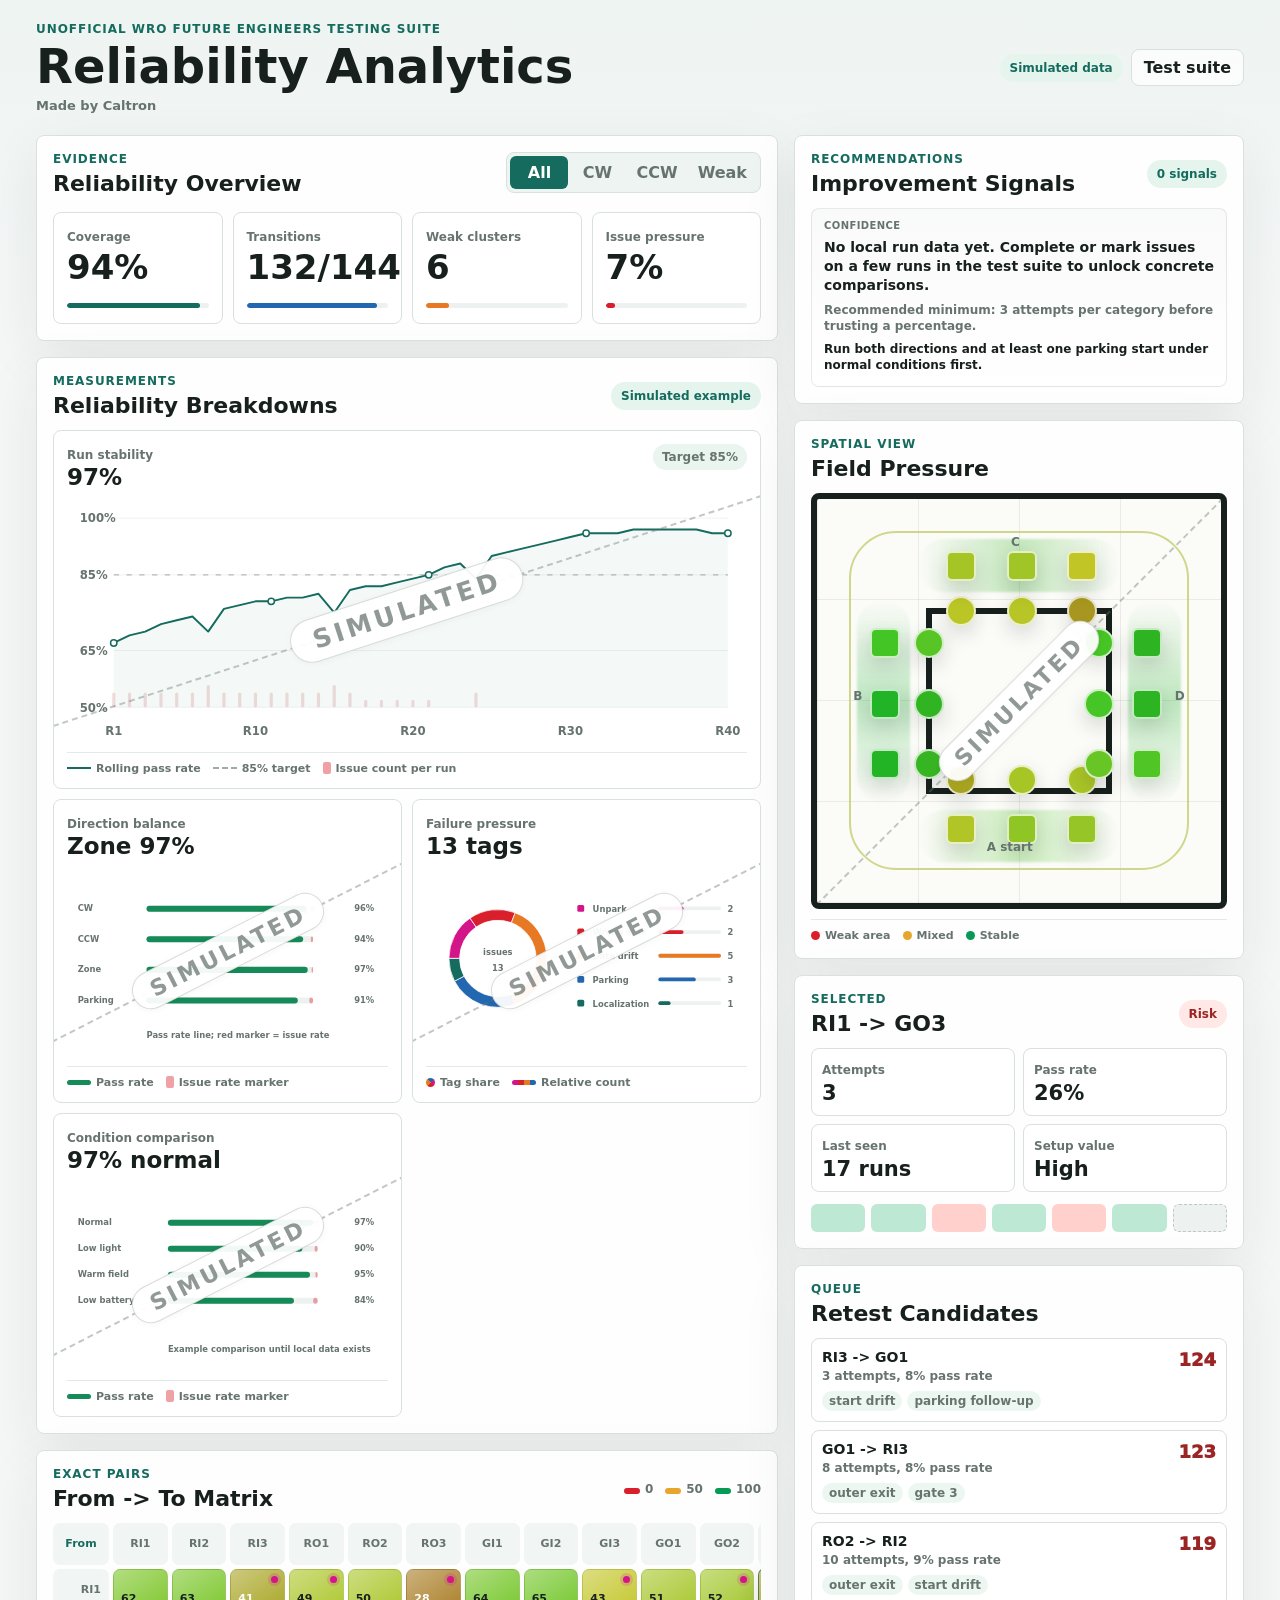
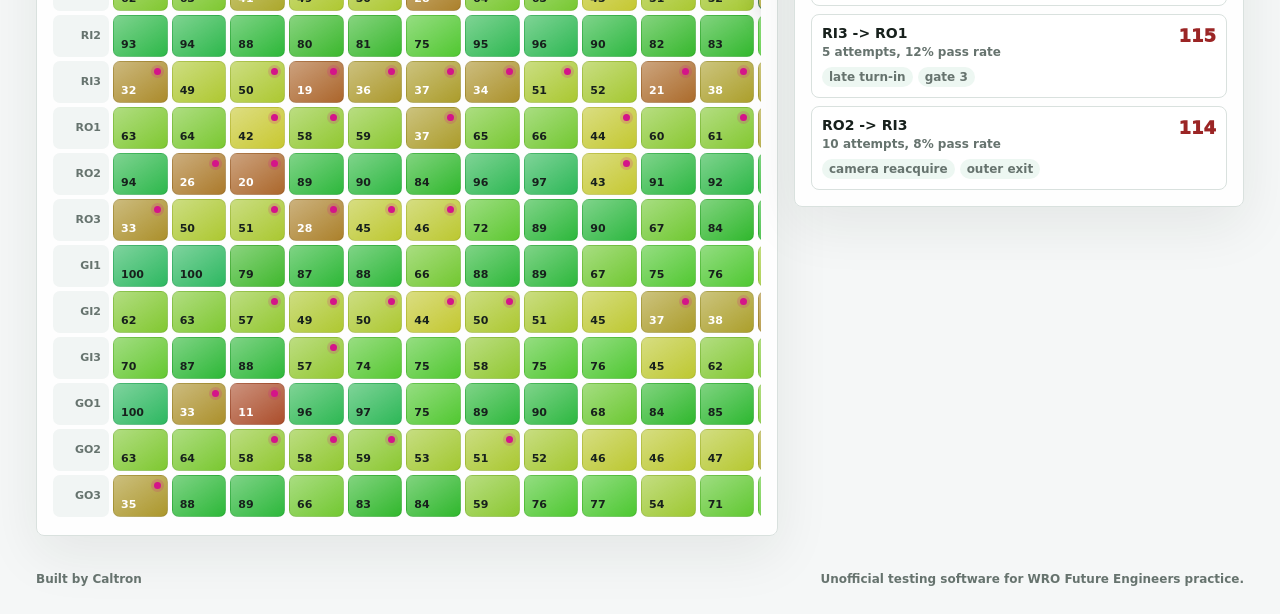
==== analytics.html @ f161d6ba "Publish WRO FE test suite" ====
<!doctype html>
<html lang="en">
  <head>
    <meta charset="utf-8">
    <meta name="viewport" content="width=device-width, initial-scale=1">
    <title>WRO FE Reliability Analytics</title>
    <link rel="stylesheet" href="heatmap-concept.css">
  </head>
  <body>
    <header class="app-header">
      <div>
        <p class="eyebrow">Unofficial WRO Future Engineers testing suite</p>
        <h1>Reliability Analytics</h1>
        <p class="brand-line">Made by Caltron</p>
      </div>
      <div class="header-actions">
        <span id="dataModePill" class="status-pill">Simulated data</span>
        <a class="button ghost" href="index.html">Test suite</a>
      </div>
    </header>

    <main class="heatmap-shell">
      <div class="main-stack">
        <section class="panel hero-panel" aria-label="Coverage overview">
          <div class="panel-head">
            <div>
              <p class="eyebrow">Evidence</p>
              <h2>Reliability Overview</h2>
            </div>
            <div class="segmented" role="group" aria-label="Direction filter">
              <button class="segment active" type="button" data-direction="all">All</button>
              <button class="segment" type="button" data-direction="cw">CW</button>
              <button class="segment" type="button" data-direction="ccw">CCW</button>
              <button class="segment" type="button" data-direction="weak">Weak</button>
            </div>
          </div>

          <div class="overview-grid">
            <article class="score-card">
              <span>Coverage</span>
              <strong id="coverageScore">72%</strong>
              <div class="meter"><span style="width:72%"></span></div>
            </article>
            <article class="score-card">
              <span>Transitions</span>
              <strong id="transitionCount">251/348</strong>
              <div class="meter blue"><span style="width:72%"></span></div>
            </article>
            <article class="score-card warning">
              <span>Weak clusters</span>
              <strong id="weakCount">9</strong>
              <div class="meter amber"><span style="width:42%"></span></div>
            </article>
            <article class="score-card danger">
              <span>Issue pressure</span>
              <strong id="issuePressure">14%</strong>
              <div class="meter red"><span style="width:14%"></span></div>
            </article>
          </div>
        </section>

        <section class="panel graph-panel" aria-label="Reliability graphs">
          <div class="panel-head compact">
            <div>
              <p class="eyebrow">Measurements</p>
              <h2>Reliability Breakdowns</h2>
            </div>
            <span id="graphWindowPill" class="status-pill">Simulated example</span>
          </div>
          <div class="chart-grid">
            <article class="chart-card stability-card">
              <div class="chart-head">
                <div>
                  <span>Run stability</span>
                  <strong id="stabilityScore">82%</strong>
                </div>
                <span class="chart-chip">Target 85%</span>
              </div>
              <svg id="stabilityChart" class="chart-svg large" viewBox="0 0 640 230" role="img" aria-label="Simulated pass-rate stability over recent runs"></svg>
              <div class="simulated-stamp" aria-hidden="true"><span>SIMULATED</span></div>
              <div class="chart-legend" aria-label="Run stability legend">
                <span><i class="legend-line pass"></i>Rolling pass rate</span>
                <span><i class="legend-line target"></i>85% target</span>
                <span><i class="legend-bar issue"></i>Issue count per run</span>
              </div>
            </article>
            <article class="chart-card">
              <div class="chart-head">
                <div>
                  <span>Direction balance</span>
                  <strong id="directionScore">CW + CCW</strong>
                </div>
              </div>
              <svg id="directionChart" class="chart-svg" viewBox="0 0 420 220" role="img" aria-label="Simulated direction and start-mode stability"></svg>
              <div class="simulated-stamp" aria-hidden="true"><span>SIMULATED</span></div>
              <div class="chart-legend" aria-label="Direction chart legend">
                <span><i class="legend-bar pass"></i>Pass rate</span>
                <span><i class="legend-bar issue"></i>Issue rate marker</span>
              </div>
            </article>
            <article class="chart-card">
              <div class="chart-head">
                <div>
                  <span>Failure pressure</span>
                  <strong id="issueScore">Tag mix</strong>
                </div>
              </div>
              <svg id="issueChart" class="chart-svg" viewBox="0 0 420 220" role="img" aria-label="Simulated failure-tag breakdown"></svg>
              <div class="simulated-stamp" aria-hidden="true"><span>SIMULATED</span></div>
              <div class="chart-legend" aria-label="Failure chart legend">
                <span><i class="legend-dot mixed"></i>Tag share</span>
                <span><i class="legend-bar mixed"></i>Relative count</span>
              </div>
            </article>
            <article class="chart-card">
              <div class="chart-head">
                <div>
                  <span>Condition comparison</span>
                  <strong id="conditionScore">Normal baseline</strong>
                </div>
              </div>
              <svg id="conditionChart" class="chart-svg" viewBox="0 0 420 220" role="img" aria-label="Normal and special condition pass-rate comparison"></svg>
              <div class="simulated-stamp" aria-hidden="true"><span>SIMULATED</span></div>
              <div class="chart-legend" aria-label="Condition chart legend">
                <span><i class="legend-bar pass"></i>Pass rate</span>
                <span><i class="legend-bar issue"></i>Issue rate marker</span>
              </div>
            </article>
          </div>
        </section>

        <section class="panel matrix-panel" aria-label="Transition matrix">
          <div class="panel-head compact">
            <div>
              <p class="eyebrow">Exact pairs</p>
              <h2>From -> To Matrix</h2>
            </div>
            <div class="legend">
              <span><i class="low"></i>0</span>
              <span><i class="mid"></i>50</span>
              <span><i class="high"></i>100</span>
            </div>
          </div>
          <div id="transitionMatrix" class="matrix-wrap"></div>
        </section>
      </div>

      <aside class="side-stack">
        <section class="panel insights-panel" aria-label="Improvement recommendations">
          <div class="panel-head compact">
            <div>
              <p class="eyebrow">Recommendations</p>
              <h2>Improvement Signals</h2>
            </div>
            <span id="insightCount" class="status-pill">0 active</span>
          </div>
          <div id="insightList" class="insight-list"></div>
        </section>

        <section class="panel field-panel" aria-label="Field coverage map">
          <div class="panel-head compact">
            <div>
              <p class="eyebrow">Spatial view</p>
              <h2>Field Pressure</h2>
            </div>
          </div>
          <div id="fieldMap" class="field-map" aria-label="Simulated field heatmap"></div>
          <div class="chart-legend field-legend" aria-label="Field pressure legend">
            <span><i class="legend-dot low"></i>Weak area</span>
            <span><i class="legend-dot mid"></i>Mixed</span>
            <span><i class="legend-dot high"></i>Stable</span>
          </div>
        </section>

        <section class="panel selected-panel" aria-label="Selected transition">
          <div class="panel-head compact">
            <div>
              <p class="eyebrow">Selected</p>
              <h2 id="selectedTitle">RI1 -> GO3</h2>
            </div>
            <span id="selectedBadge" class="status-pill issue">Risk</span>
          </div>
          <div class="selected-grid">
            <div><span>Attempts</span><strong id="selectedAttempts">7</strong></div>
            <div><span>Pass rate</span><strong id="selectedPassRate">57%</strong></div>
            <div><span>Last seen</span><strong id="selectedLastSeen">2 runs</strong></div>
            <div><span>Setup value</span><strong id="selectedValue">High</strong></div>
          </div>
          <div class="sparkline" aria-hidden="true">
            <span class="pass"></span><span class="pass"></span><span class="issue"></span><span class="pass"></span><span class="issue"></span><span class="pass"></span><span class="open"></span>
          </div>
        </section>

        <section class="panel weak-panel" aria-label="Weak cases">
          <div class="panel-head compact">
            <div>
              <p class="eyebrow">Queue</p>
              <h2>Retest Candidates</h2>
            </div>
          </div>
          <div id="weakList" class="weak-list"></div>
        </section>
      </aside>
    </main>

    <footer class="app-footer">
      <span>Built by Caltron</span>
      <span>Unofficial testing software for WRO Future Engineers practice.</span>
    </footer>

    <script src="engine.js"></script>
    <script src="heatmap-concept.js"></script>
  </body>
</html>
---- heatmap-concept.css ----
:root {
  --bg: #f5f7f7;
  --panel: #ffffff;
  --ink: #17201c;
  --muted: #66736e;
  --line: #d9e1de;
  --green: #079a57;
  --red: #d91f2b;
  --blue: #2367b1;
  --orange: #e87924;
  --magenta: #d41489;
  --accent: #146b5e;
  --amber: #c8732a;
  --shadow: 0 18px 55px rgba(23, 32, 28, 0.08);
  font-family: Inter, ui-sans-serif, system-ui, -apple-system, BlinkMacSystemFont, "Segoe UI", sans-serif;
}

* {
  box-sizing: border-box;
}

body {
  margin: 0;
  min-width: 320px;
  color: var(--ink);
  background: linear-gradient(180deg, #eef4f2 0, var(--bg) 310px);
}

button,
a {
  font: inherit;
}

.app-header {
  display: flex;
  align-items: center;
  justify-content: space-between;
  gap: 24px;
  padding: 22px clamp(16px, 3vw, 36px) 12px;
}

.app-header h1,
.panel h2 {
  margin: 0;
  letter-spacing: 0;
}

.app-header h1 {
  font-size: clamp(30px, 4vw, 48px);
  line-height: 1;
}

.brand-line {
  margin: 8px 0 0;
  color: var(--muted);
  font-size: 13px;
  font-weight: 750;
}

.eyebrow {
  margin: 0 0 6px;
  color: var(--accent);
  font-size: 12px;
  font-weight: 850;
  letter-spacing: 0.08em;
  text-transform: uppercase;
}

.header-actions {
  display: flex;
  flex-wrap: wrap;
  align-items: center;
  justify-content: flex-end;
  gap: 8px;
}

.button {
  display: inline-flex;
  align-items: center;
  justify-content: center;
  min-height: 36px;
  border: 1px solid var(--line);
  border-radius: 8px;
  padding: 8px 12px;
  color: var(--ink);
  background: #fff;
  cursor: pointer;
  font-weight: 750;
  text-decoration: none;
}

.button:hover {
  border-color: #b9c6c1;
}

.button.ghost {
  background: rgba(255, 255, 255, 0.72);
}

.status-pill {
  display: inline-grid;
  place-items: center;
  min-height: 28px;
  border-radius: 999px;
  padding: 5px 10px;
  color: var(--accent);
  background: #e5f5ee;
  font-size: 12px;
  font-weight: 850;
}

.status-pill.issue {
  color: #9b2525;
  background: #ffe8e6;
}

.heatmap-shell {
  display: grid;
  grid-template-columns: minmax(0, 1fr) minmax(360px, 450px);
  gap: 16px;
  padding: 10px clamp(16px, 3vw, 36px) 36px;
  min-width: 0;
}

.app-footer {
  display: flex;
  flex-wrap: wrap;
  gap: 8px 18px;
  justify-content: space-between;
  padding: 0 clamp(16px, 3vw, 36px) 28px;
  color: var(--muted);
  font-size: 12px;
  font-weight: 750;
}

.panel {
  border: 1px solid var(--line);
  border-radius: 8px;
  background: rgba(255, 255, 255, 0.94);
  box-shadow: var(--shadow);
  min-width: 0;
}

.hero-panel,
.insights-panel,
.graph-panel,
.matrix-panel,
.side-stack .panel {
  padding: 16px;
}

.main-stack {
  display: grid;
  grid-column: 1;
  gap: 16px;
  min-width: 0;
  align-self: start;
}

.hero-panel,
.matrix-panel {
  grid-column: 1;
  min-width: 0;
  align-self: start;
}

.side-stack {
  display: grid;
  grid-column: 2;
  gap: 16px;
  align-self: start;
  min-width: 0;
}

.panel-head {
  display: flex;
  align-items: start;
  justify-content: space-between;
  gap: 16px;
  margin-bottom: 16px;
}

.panel-head.compact {
  align-items: center;
  margin-bottom: 12px;
}

.panel h2 {
  font-size: 22px;
  line-height: 1.1;
}

.segmented {
  display: inline-flex;
  min-height: 38px;
  border: 1px solid var(--line);
  border-radius: 8px;
  padding: 3px;
  background: #eef4f2;
}

.segment {
  min-width: 58px;
  border: 0;
  border-radius: 6px;
  padding: 7px 10px;
  color: var(--muted);
  background: transparent;
  cursor: pointer;
  font-weight: 850;
}

.segment.active {
  color: #fff;
  background: var(--accent);
}

.overview-grid {
  display: grid;
  grid-template-columns: repeat(4, minmax(0, 1fr));
  gap: 10px;
}

.score-card,
.selected-grid > div,
.weak-card {
  border: 1px solid var(--line);
  border-radius: 8px;
  background: #fff;
}

.score-card {
  min-height: 112px;
  padding: 13px;
}

.score-card span,
.selected-grid span,
.weak-card span,
.cell-meta {
  color: var(--muted);
  font-size: 12px;
  font-weight: 750;
}

.score-card strong {
  display: block;
  margin-top: 5px;
  font-size: clamp(24px, 3vw, 34px);
  line-height: 1;
}

.meter {
  height: 5px;
  margin-top: 19px;
  border-radius: 999px;
  background: #edf2f0;
  overflow: hidden;
}

.meter span {
  display: block;
  height: 100%;
  border-radius: inherit;
  background: var(--accent);
}

.meter.blue span {
  background: var(--blue);
}

.meter.amber span {
  background: var(--orange);
}

.meter.red span {
  background: var(--red);
}

.insight-list {
  display: grid;
  gap: 8px;
}

.insight-card {
  display: grid;
  gap: 7px;
  border: 1px solid var(--line);
  border-radius: 8px;
  padding: 12px;
  background: #fff;
}

.insight-card.good {
  border-color: rgba(28, 137, 85, 0.16);
  background: linear-gradient(180deg, rgba(35, 164, 102, 0.035), rgba(255, 255, 255, 0.96));
}

.insight-card.warning {
  border-color: rgba(197, 124, 48, 0.16);
  background: linear-gradient(180deg, rgba(220, 151, 62, 0.045), rgba(255, 255, 255, 0.96));
}

.insight-card.risk {
  border-color: rgba(181, 44, 51, 0.16);
  background: linear-gradient(180deg, rgba(190, 52, 55, 0.038), rgba(255, 255, 255, 0.96));
}

.insight-card.empty {
  border-color: rgba(102, 115, 110, 0.15);
  background: linear-gradient(180deg, rgba(102, 115, 110, 0.03), rgba(255, 255, 255, 0.96));
}

.insight-title {
  margin: 0;
  color: var(--ink);
  font-size: 14px;
  line-height: 1.35;
}

.insight-category {
  color: var(--muted);
  font-size: 10px;
  font-weight: 900;
  letter-spacing: 0.04em;
  line-height: 1;
  text-transform: uppercase;
}

.insight-evidence {
  color: var(--muted);
  font-size: 12px;
  font-weight: 700;
  line-height: 1.35;
}

.insight-action {
  color: var(--ink);
  font-size: 12px;
  font-weight: 800;
  line-height: 1.35;
}

.chart-grid {
  display: grid;
  grid-template-columns: repeat(2, minmax(0, 1fr));
  gap: 10px;
}

.chart-card {
  position: relative;
  --watermark-angle: -27deg;
  min-width: 0;
  border: 1px solid var(--line);
  border-radius: 8px;
  padding: 13px;
  background: #fff;
  overflow: hidden;
}

.chart-card > * {
  position: relative;
  z-index: 1;
}

.stability-card {
  --watermark-angle: -18deg;
  grid-column: 1 / -1;
}

.simulated-stamp {
  display: none;
}

.simulated-analytics .simulated-stamp {
  display: block;
  position: absolute;
  left: 50%;
  top: 50%;
  z-index: 3;
  width: 172%;
  height: 0;
  transform: translate(-50%, -50%) rotate(var(--watermark-angle));
  pointer-events: none;
}

.simulated-analytics .simulated-stamp::before {
  content: "";
  position: absolute;
  left: 0;
  right: 0;
  top: 0;
  border-top: 2px dashed rgba(102, 115, 110, 0.4);
}

.simulated-analytics .simulated-stamp span {
  position: absolute;
  left: 50%;
  top: 0;
  transform: translate(-50%, -50%);
  border: 1px solid rgba(102, 115, 110, 0.26);
  border-radius: 999px;
  padding: 5px 18px;
  color: rgba(78, 91, 86, 0.62);
  background: rgba(255, 255, 255, 0.94);
  box-shadow: 0 1px 7px rgba(23, 32, 28, 0.04);
  font-size: clamp(16px, 1.75vw, 24px);
  font-weight: 900;
  letter-spacing: 0.14em;
}

.simulated-analytics .stability-card .simulated-stamp {
  width: 165%;
}

.simulated-analytics .stability-card .simulated-stamp span {
  padding: 6px 22px;
  font-size: clamp(19px, 2vw, 30px);
}

.chart-head {
  display: flex;
  align-items: start;
  justify-content: space-between;
  gap: 10px;
  margin-bottom: 10px;
}

.chart-head span {
  color: var(--muted);
  font-size: 12px;
  font-weight: 750;
}

.chart-head strong {
  display: block;
  margin-top: 3px;
  font-size: 23px;
  line-height: 1;
}

.chart-chip {
  display: inline-grid;
  place-items: center;
  min-height: 26px;
  border-radius: 999px;
  padding: 4px 9px;
  color: var(--accent);
  background: #eaf5f0;
  white-space: nowrap;
}

.chart-legend {
  display: flex;
  flex-wrap: wrap;
  align-items: center;
  gap: 7px 12px;
  min-height: 22px;
  margin-top: 8px;
  padding-top: 9px;
  border-top: 1px solid rgba(217, 225, 222, 0.72);
  color: var(--muted);
  font-size: 11px;
  font-weight: 760;
}

.chart-legend span {
  display: inline-flex;
  align-items: center;
  gap: 5px;
  white-space: nowrap;
}

.legend-line,
.legend-bar,
.legend-dot {
  display: inline-block;
  flex: 0 0 auto;
}

.legend-line {
  width: 24px;
  height: 0;
  border-top: 2px solid var(--accent);
}

.legend-line.target {
  border-color: rgba(102, 115, 110, 0.6);
  border-top-style: dashed;
}

.legend-bar {
  width: 24px;
  height: 5px;
  border-radius: 999px;
  background: #2c6fae;
}

.legend-bar.pass {
  background: #168a58;
}

.legend-bar.mixed {
  background: linear-gradient(90deg, #d41489 0 25%, #d91f2b 25% 50%, #e87924 50% 75%, #2367b1 75%);
}

.legend-bar.issue {
  width: 8px;
  height: 12px;
  border-radius: 2px;
  background: rgba(217, 31, 43, 0.42);
}

.legend-dot {
  width: 9px;
  height: 9px;
  border-radius: 999px;
  background: var(--accent);
}

.legend-dot.mixed {
  background: conic-gradient(from 45deg, #d41489 0 25%, #d91f2b 0 50%, #e87924 0 75%, #2367b1 0);
}

.legend-dot.low {
  background: #d91f2b;
}

.legend-dot.mid {
  background: #e8a52b;
}

.legend-dot.high {
  background: #079a57;
}

.chart-svg {
  display: block;
  width: 100%;
  min-height: 190px;
}

.chart-svg.large {
  min-height: 220px;
}

.chart-grid-line {
  stroke: rgba(102, 115, 110, 0.13);
  stroke-width: 0.75;
}

.chart-axis {
  fill: var(--muted);
  font-size: 11px;
  font-weight: 700;
}

.trend-area {
  fill: rgba(20, 107, 94, 0.045);
}

.trend-line {
  fill: none;
  stroke: var(--accent);
  stroke-width: 1.8;
  stroke-linecap: round;
  stroke-linejoin: round;
}

.target-line {
  stroke: rgba(102, 115, 110, 0.46);
  stroke-width: 1;
  stroke-dasharray: 5 7;
}

.issue-bar {
  fill: rgba(180, 35, 42, 0.16);
}

.chart-dot {
  fill: var(--panel);
  stroke: var(--accent);
  stroke-width: 1.4;
}

.direction-bar-bg {
  fill: #edf2f0;
}

.direction-bar {
  fill: #168a58;
}

.direction-bar.good {
  fill: #168a58;
}

.direction-issue {
  fill: rgba(217, 31, 43, 0.4);
}

.issue-slice {
  stroke: #fff;
  stroke-width: 1;
}

.issue-legend-dot {
  rx: 4;
  ry: 4;
}

.legend {
  display: flex;
  align-items: center;
  gap: 12px;
  color: var(--muted);
  font-size: 12px;
  font-weight: 800;
}

.legend i {
  display: inline-block;
  width: 16px;
  height: 6px;
  margin-right: 5px;
  border-radius: 999px;
  vertical-align: -1px;
}

.legend .low {
  background: #d91f2b;
}

.legend .mid {
  background: #e8a52b;
}

.legend .high {
  background: #079a57;
}

.matrix-wrap {
  overflow: auto;
  padding-bottom: 2px;
  max-width: 100%;
}

.matrix-grid {
  display: grid;
  grid-template-columns: 56px repeat(12, minmax(44px, 1fr));
  min-width: 760px;
  gap: 4px;
}

.axis-cell,
.matrix-cell {
  min-height: 42px;
  border-radius: 7px;
}

.axis-cell {
  display: grid;
  place-items: center;
  color: var(--muted);
  background: #f1f5f4;
  font-size: 11px;
  font-weight: 850;
}

.axis-cell.corner {
  color: var(--accent);
}

.row-axis {
  justify-content: end;
  padding-right: 8px;
}

.matrix-cell {
  position: relative;
  border: 1px solid rgba(23, 32, 28, 0.08);
  color: #17201c;
  background:
    linear-gradient(145deg, rgba(255, 255, 255, 0.42), rgba(255, 255, 255, 0.05)),
    var(--cell-color);
  cursor: pointer;
  transition: transform 0.12s ease, box-shadow 0.12s ease, border-color 0.12s ease;
}

.matrix-cell:hover,
.matrix-cell.active {
  z-index: 2;
  border-color: rgba(20, 107, 94, 0.65);
  box-shadow: 0 10px 22px rgba(23, 32, 28, 0.14);
  transform: translateY(-1px);
}

.matrix-cell.low {
  color: #fff;
}

.matrix-cell.issue::after {
  content: "";
  position: absolute;
  right: 6px;
  top: 6px;
  width: 7px;
  height: 7px;
  border-radius: 999px;
  background: var(--magenta);
  box-shadow: 0 0 0 3px rgba(212, 20, 137, 0.18);
}

.matrix-cell span {
  position: absolute;
  left: 7px;
  bottom: 5px;
  font-size: 11px;
  font-weight: 900;
}

.field-map {
  position: relative;
  --watermark-angle: -45deg;
  width: 100%;
  aspect-ratio: 1;
  border: 6px solid #17201c;
  border-radius: 8px;
  background:
    linear-gradient(90deg, rgba(23, 32, 28, 0.07) 1px, transparent 1px) 0 0 / 25% 25%,
    linear-gradient(0deg, rgba(23, 32, 28, 0.07) 1px, transparent 1px) 0 0 / 25% 25%,
    #fbfbf8;
  overflow: hidden;
}

.simulated-analytics .field-map .simulated-stamp {
  z-index: 7;
}

.field-map::before {
  content: "";
  position: absolute;
  inset: 27%;
  border: 6px solid #17201c;
  background: #fbfbf8;
  z-index: 2;
}

.guide-ring {
  position: absolute;
  inset: 8%;
  border: 2px solid rgba(197, 205, 111, 0.78);
  border-radius: 14%;
}

.field-label {
  position: absolute;
  z-index: 4;
  color: var(--muted);
  font-size: 12px;
  font-weight: 900;
}

.field-label.a { left: 42%; bottom: 12%; }
.field-label.b { left: 9%; top: 47%; }
.field-label.c { left: 48%; top: 9%; }
.field-label.d { right: 9%; top: 47%; }

.hotspot {
  position: absolute;
  z-index: 3;
  width: 30px;
  height: 30px;
  border: 2px solid rgba(255, 255, 255, 0.72);
  border-radius: 999px;
  background: var(--cell-color);
  box-shadow: 0 8px 20px rgba(23, 32, 28, 0.16);
}

.hotspot.square {
  border-radius: 6px;
}

.heat-band {
  position: absolute;
  z-index: 1;
  border-radius: 999px;
  background: linear-gradient(90deg, transparent, var(--band-color), transparent);
  opacity: 0.28;
  filter: blur(1px);
}

.heat-band.top,
.heat-band.bottom {
  left: 25%;
  width: 50%;
  height: 13%;
}

.heat-band.top { top: 10%; }
.heat-band.bottom { bottom: 10%; }

.heat-band.left,
.heat-band.right {
  top: 25%;
  width: 13%;
  height: 50%;
  background: linear-gradient(180deg, transparent, var(--band-color), transparent);
}

.heat-band.left { left: 10%; }
.heat-band.right { right: 10%; }

.field-legend {
  margin-top: 10px;
}

.selected-grid {
  display: grid;
  grid-template-columns: repeat(2, minmax(0, 1fr));
  gap: 8px;
}

.selected-grid > div {
  padding: 10px;
}

.selected-grid strong {
  display: block;
  margin-top: 3px;
  font-size: 21px;
}

.sparkline {
  display: grid;
  grid-template-columns: repeat(7, 1fr);
  gap: 6px;
  margin-top: 12px;
}

.sparkline span {
  height: 28px;
  border-radius: 6px;
}

.sparkline .pass {
  background: #bde8d3;
}

.sparkline .issue {
  background: #ffd0cc;
}

.sparkline .open {
  background: #edf2f0;
  border: 1px dashed #bdc8c4;
}

.weak-list {
  display: grid;
  gap: 8px;
}

.weak-card {
  display: grid;
  grid-template-columns: minmax(0, 1fr) auto;
  gap: 10px;
  padding: 10px;
}

.weak-card strong {
  display: block;
  font-size: 14px;
}

.weak-card .risk {
  color: #9b2525;
  font-size: 18px;
  font-weight: 950;
}

.tag-row {
  display: flex;
  flex-wrap: wrap;
  gap: 5px;
  margin-top: 7px;
}

.tag {
  border-radius: 999px;
  padding: 3px 7px;
  color: var(--accent);
  background: #edf7f2;
  font-size: 11px;
  font-weight: 850;
}

@media (max-width: 1120px) {
  .heatmap-shell {
    grid-template-columns: 1fr;
  }

  .hero-panel,
  .matrix-panel,
  .main-stack,
  .side-stack {
    grid-column: 1;
  }

  .side-stack {
    grid-row: auto;
    grid-template-columns: repeat(2, minmax(0, 1fr));
  }

  .insights-panel,
  .weak-panel {
    grid-column: 1 / -1;
  }
}

@media (max-width: 780px) {
  .app-header,
  .panel-head,
  .overview-grid,
  .side-stack {
    grid-template-columns: 1fr;
  }

  .app-header,
  .panel-head {
    align-items: stretch;
  }

  .overview-grid {
    display: grid;
    grid-template-columns: repeat(2, minmax(0, 1fr));
  }

  .segmented {
    width: 100%;
    overflow-x: auto;
  }

  .segment {
    flex: 1 0 auto;
  }
}

@media (max-width: 520px) {
  .overview-grid,
  .chart-grid,
  .selected-grid {
    grid-template-columns: 1fr;
  }

  .stability-card {
    grid-column: auto;
  }

  .app-footer {
    flex-direction: column;
  }
}
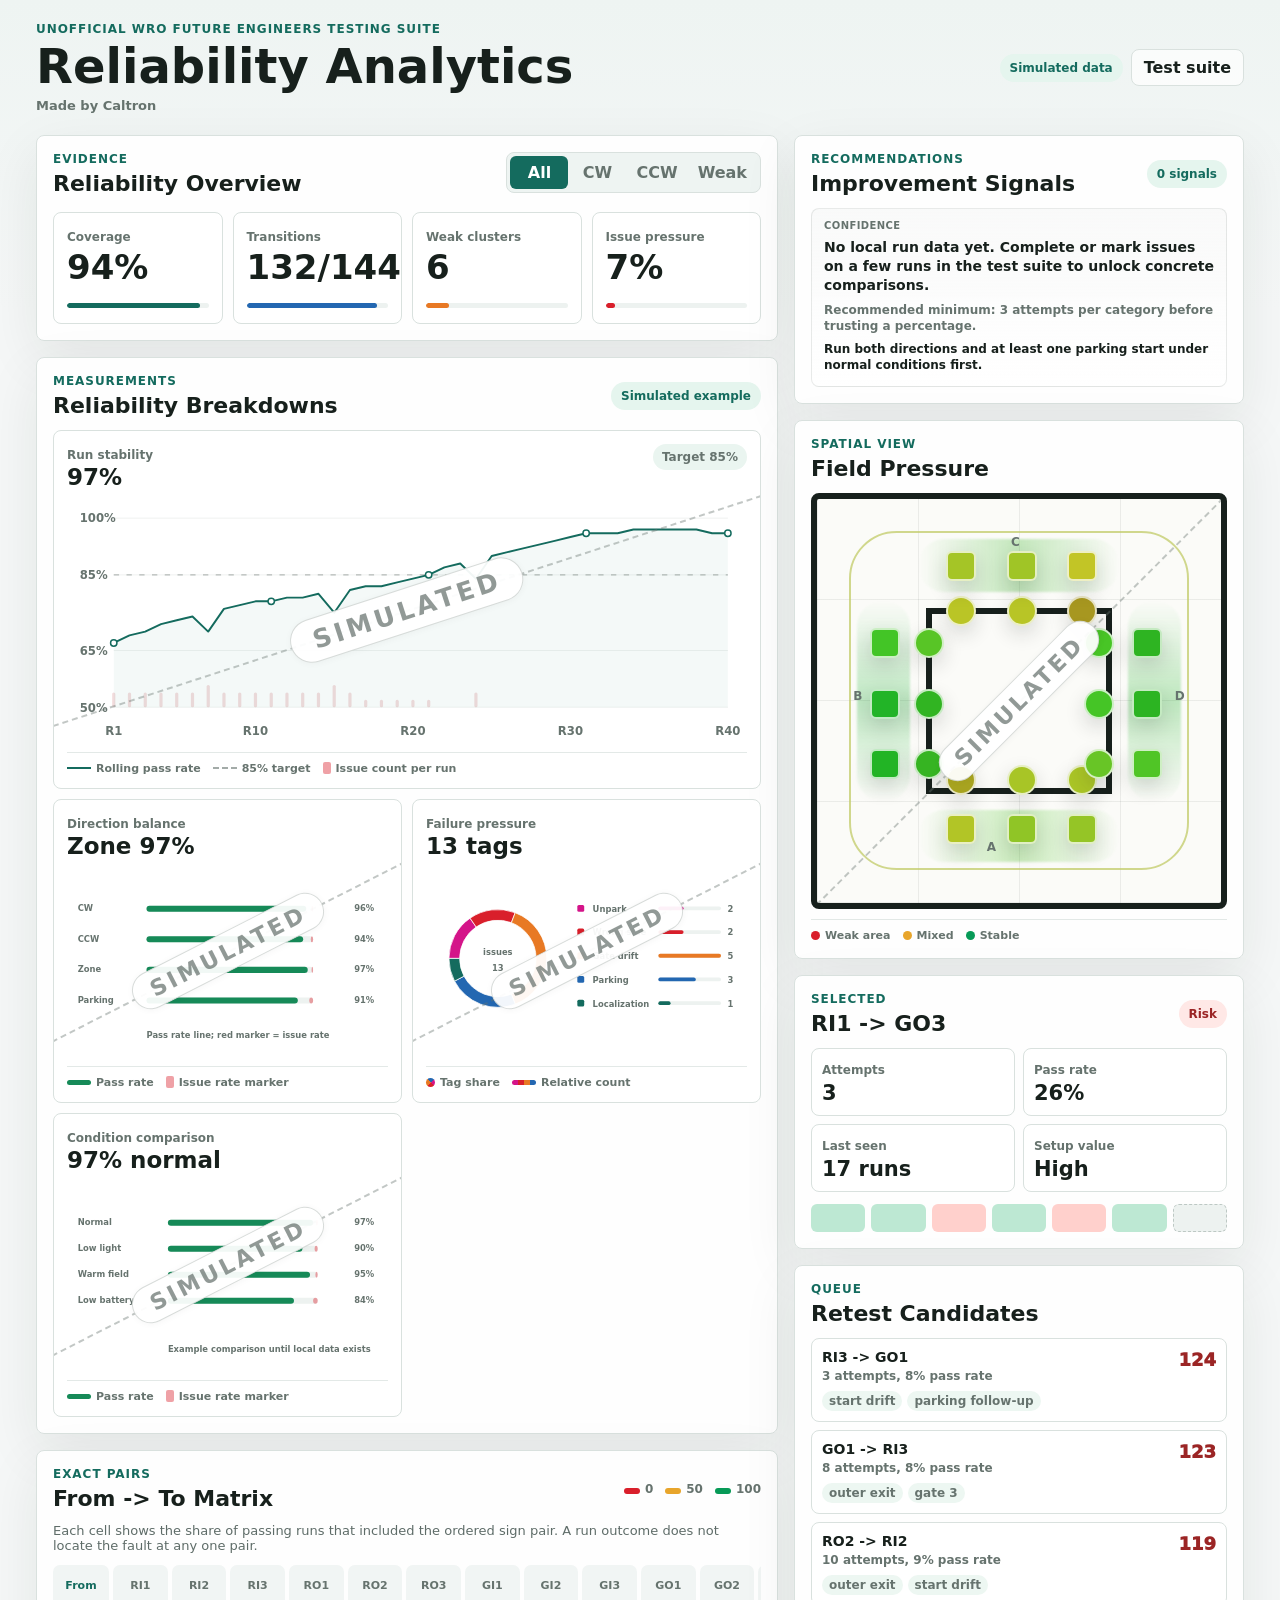
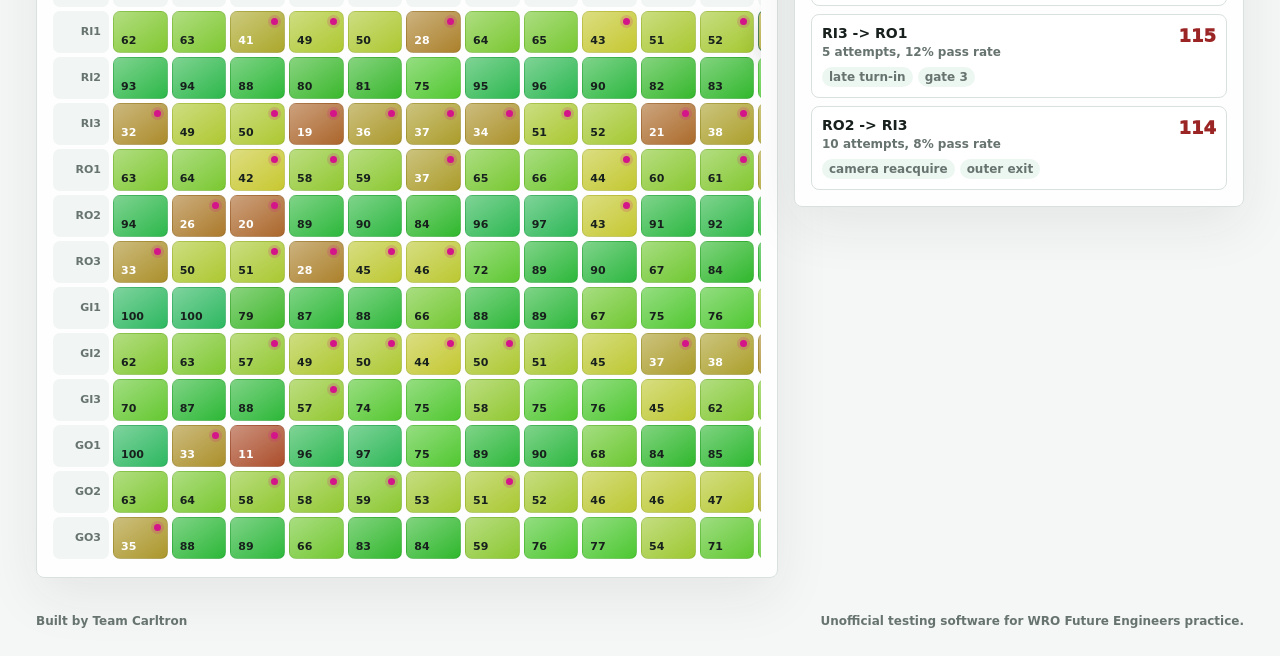
==== commit 069b8b6b: "Add International Final test layouts" ====
--- a/analytics.html
+++ b/analytics.html
@@ -4,7 +4,7 @@
     <meta charset="utf-8">
     <meta name="viewport" content="width=device-width, initial-scale=1">
     <title>WRO FE Reliability Analytics</title>
-    <link rel="stylesheet" href="heatmap-concept.css">
+    <link rel="stylesheet" href="heatmap-concept.css?v=1.1.0">
   </head>
   <body>
     <header class="app-header">
@@ -141,6 +141,7 @@
               <span><i class="high"></i>100</span>
             </div>
           </div>
+          <p class="matrix-note">Each cell shows the share of passing runs that included the ordered sign pair. A run outcome does not locate the fault at any one pair.</p>
           <div id="transitionMatrix" class="matrix-wrap"></div>
         </section>
       </div>
@@ -204,11 +205,12 @@
     </main>
 
     <footer class="app-footer">
-      <span>Built by Caltron</span>
+      <span>Built by Team Carltron</span>
       <span>Unofficial testing software for WRO Future Engineers practice.</span>
     </footer>
 
-    <script src="engine.js"></script>
-    <script src="heatmap-concept.js"></script>
+    <script src="international.js?v=1.1.0"></script>
+    <script src="engine.js?v=1.1.0"></script>
+    <script src="heatmap-concept.js?v=1.1.0"></script>
   </body>
 </html>
--- a/heatmap-concept.css
+++ b/heatmap-concept.css
@@ -961,3 +961,5 @@
     flex-direction: column;
   }
 }
+.matrix-note { margin: 0 0 12px; color: #5e6c68; font-size: 13px; }
+.live-analytics .selected-panel .sparkline { display: none; }
